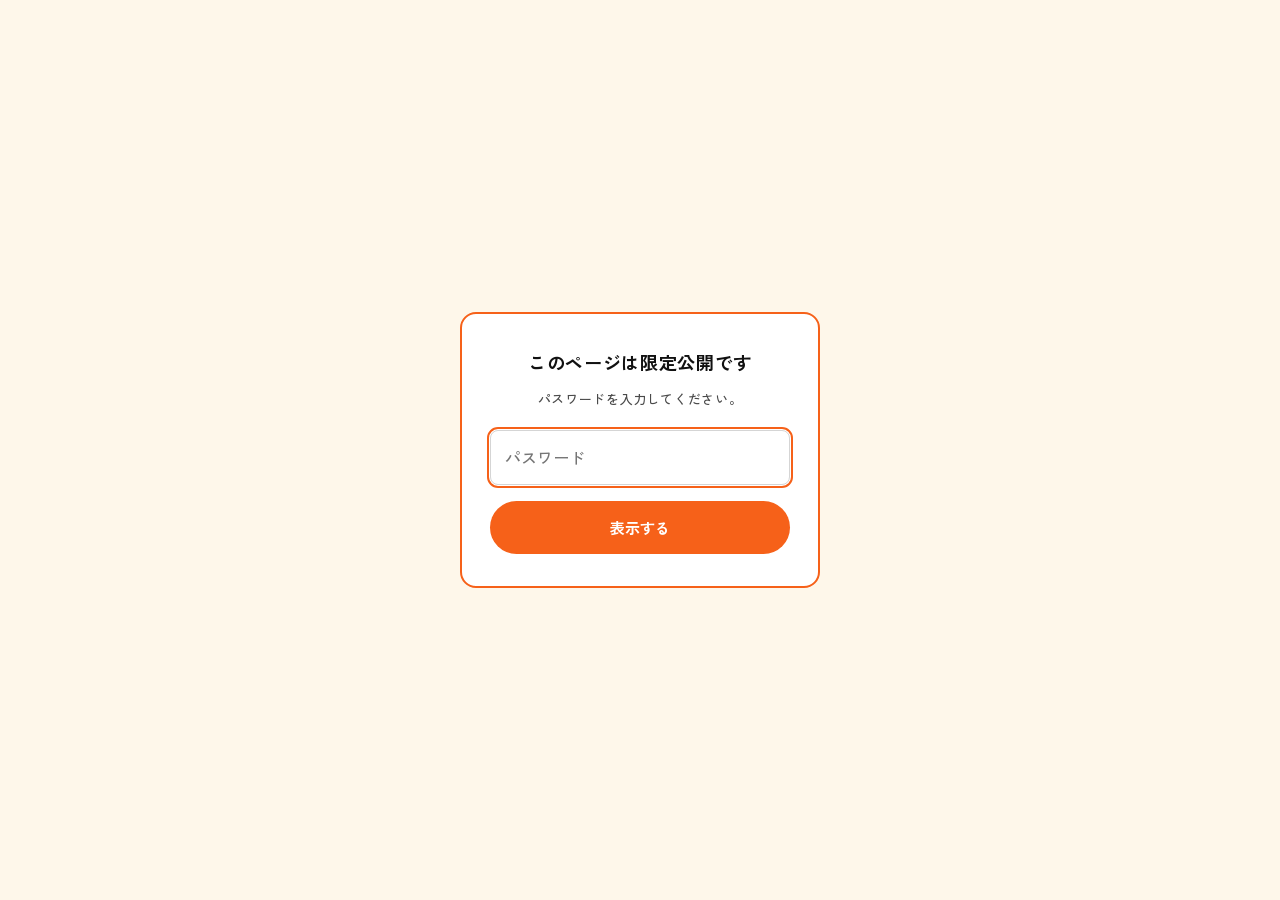
==== contact.html @ 36de24ad "お問い合わせページを追加、各セクションのスタイル調整" ====
<!DOCTYPE html>
<html lang="ja">

<head>
    <meta charset="UTF-8">
    <meta name="viewport" content="width=device-width, initial-scale=1">
    <!-- 限定公開のため検索エンジンには載せない -->
    <meta name="robots" content="noindex, nofollow">
    <title>お問い合わせフォーム（準備中）｜キャリアトレーナーズ</title>

    <link rel="preconnect" href="https://fonts.googleapis.com">
    <link rel="preconnect" href="https://fonts.gstatic.com" crossorigin>
    <link href="https://fonts.googleapis.com/css2?family=Google+Sans+Flex:wght@400..700&family=Zen+Kaku+Gothic+New:wght@400;500;700;900&display=swap" rel="stylesheet">

    <!-- 本体と同じ簡易パスワードゲート -->
    <link rel="stylesheet" href="css/components/gate.css">
    <script src="js/gate.js"></script>

    <link rel="stylesheet" href="css/base/reset.css">
    <link rel="stylesheet" href="css/base/variables.css">
    <link rel="stylesheet" href="css/base/base.css">
    <link rel="stylesheet" href="css/components/button.css">

    <style>
        /* このページ専用。1画面で完結するので外部CSSは作らない */
        .stub {
            display: grid;
            place-items: center;
            min-height: 100svh;
            padding: 40px var(--container-gutter);
            background-color: var(--color-bg);
        }

        .stub__card {
            width: 100%;
            max-width: 520px;
            padding: 40px 32px;
            border: 2px solid var(--color-orange);
            border-radius: 16px;
            background-color: var(--color-white);
            text-align: center;
        }

        .stub__label {
            display: inline-block;
            padding: 4px 14px;
            border-radius: 999px;
            background-color: var(--color-yellow);
            font-size: 12px;
            font-weight: var(--weight-bold);
        }

        .stub__title {
            margin-top: 18px;
            font-size: 22px;
            font-weight: var(--weight-bold);
            letter-spacing: 0.04em;
        }

        .stub__text {
            margin-top: 16px;
            font-size: 13px;
            line-height: 1.9;
        }

        .stub__note {
            margin-top: 20px;
            padding-top: 20px;
            border-top: 1px solid rgba(0, 0, 0, 0.15);
            font-size: 12px;
            line-height: 1.8;
            color: var(--color-text-muted);
            text-align: left;
        }

        .stub__actions {
            margin-top: 28px;
        }
    </style>
</head>

<body>
    <main class="stub">
        <div class="stub__card">
            <p class="stub__label">準備中</p>

            <h1 class="stub__title">お問い合わせフォーム</h1>

            <p class="stub__text">
                現在フォームを準備しています。<br>
                公開までもうしばらくお待ちください。
            </p>

            <p class="stub__note">
                ※ 仮遷移先<br>
                Googleフォームのアドレスが決まったら、
                <code>index.html</code> 内の
                <code>href="contact.html"</code> を
                そのフォームのURLに置き換える（3か所）。
            </p>

            <p class="stub__actions">
                <a class="button button--pill" href="index.html">トップへ戻る</a>
            </p>
        </div>
    </main>
</body>

</html>
---- css/components/gate.css ----
/*
 * 簡易パスワードゲートの見た目
 * js/gate.js とセットで使う。
 */

/* ロック中はページ本体を隠し、背後のスクロールも止める */
html.is-locked body > *:not(#gate) {
  display: none !important;
}

html.is-locked,
html.is-locked body {
  overflow: hidden;
  height: 100%;
}

#gate {
  position: fixed;
  inset: 0;
  z-index: 9999;
  display: flex;
  align-items: center;
  justify-content: center;
  padding: 24px;
  background: var(--color-bg, #fef7ea);
}

.gate__box {
  width: 100%;
  max-width: 360px;
  padding: 32px 28px;
  border: 2px solid var(--color-orange, #f66119);
  border-radius: 16px;
  background: var(--color-white, #fff);
  text-align: center;
  font-family: var(--font-base, sans-serif);
}

.gate__title {
  margin-bottom: 8px;
  font-size: 18px;
  font-weight: 700;
  color: var(--color-text, #111);
}

.gate__lead {
  margin-bottom: 20px;
  font-size: 13px;
  color: var(--color-text-muted, #4a4a4a);
}

.gate__input {
  width: 100%;
  padding: 12px 14px;
  border: 1px solid #d5d5d5;
  border-radius: 8px;
  font-size: 16px; /* iOS で自動ズームさせないため 16px 以上 */
  font-family: inherit;
}

.gate__input:focus {
  outline: 2px solid var(--color-orange, #f66119);
  outline-offset: 1px;
}

.gate__error {
  margin-top: 10px;
  font-size: 13px;
  color: #d02b2b;
}

.gate__button {
  width: 100%;
  margin-top: 16px;
  padding: 13px;
  border: none;
  border-radius: 999px;
  background: var(--color-orange, #f66119);
  color: #fff;
  font-size: 15px;
  font-weight: 700;
  font-family: inherit;
  cursor: pointer;
}

.gate__button:hover {
  opacity: 0.85;
}
---- css/base/variables.css ----
@charset "UTF-8";

/* ==========================================================================
   デザイントークン
   Figmaデザイン（LP_pc_2）から取得した値をここに集約する。
   色やサイズを変えたいときは、原則このファイルだけを編集すれば済むようにしている。
   ========================================================================== */

:root {
    /* --- 色: ベース ------------------------------------------------------ */
    --color-bg: #fef7ea;           /* ページ全体のクリーム地 */
    --color-text: #111111;
    --color-text-muted: #4a4a4a;
    --color-white: #ffffff;
    --color-card: #fefbf9;         /* カードの地色（わずかに暖色） */

    /* --- 色: イエロー系 -------------------------------------------------- */
    --color-yellow: #fed86e;        /* 実技試験対策 / プラン / FAQ の背景帯 */
    --color-yellow-deep: #fcce61;   /* ヒーローの斜めの縁に重なる濃い方 */
    --color-yellow-cta: #fed65c;    /* クロージングCTAの背景帯 */
    --color-yellow-footer: #fef2bb; /* フッター */
    --color-yellow-marker: #f3cf60; /* 見出しの黄色マーカー */

    /* --- 色: オレンジ系（アクセント） ------------------------------------ */
    --color-orange: #f66119;        /* ボタン・カードの枠線 */
    --color-orange-deep: #ff5300;   /* ヒーローのバッジ文字・ご利用の流れの枠線 */
    --color-orange-soft: #f59267;   /* 「おすすめ」バッジ・流れ図の楕円 */
    --color-peach: #ffd6bd;         /* Figma変数「ベースカラー新」 */
    --color-peach-light: #fdf0e4;   /* ヒーローのバッジ地色 */

    /* --- 色: グリーン系（あしらい） -------------------------------------- */
    --color-teal: #2a9d8f;          /* Figma変数「あしらい」 */
    --color-teal-light: #44c3ac;    /* 「お悩み解決」の帯 */
    --color-teal-pale: #b7e4dc;     /* 「両団体共通」タグ */

    /* --- 影 -------------------------------------------------------------- */
    --shadow-button: 4px 4px 0 rgba(0, 0, 0, 0.5);
    --shadow-button-accent: 4px 4px 0 rgba(255, 225, 0, 0.8);
    --shadow-card: 0 2px 12px rgba(0, 0, 0, 0.06);

    /* --- 書体 ------------------------------------------------------------ */
    /* カンプ指定の Google Sans Flex を先頭に置く。この書体は和文を持たないので、
       数字・欧文だけが Google Sans Flex になり、和文は自動で次の書体に落ちる。
       これで HTML 側に印を付けなくても、すべての数字が同じ書体で揃う */
    --font-base: "Google Sans Flex", "Zen Kaku Gothic New", "Hiragino Kaku Gothic ProN",
        "Yu Gothic", "Meiryo", sans-serif;
    --font-number: "Google Sans Flex", var(--font-base);

    --weight-regular: 400;
    --weight-medium: 500;
    --weight-bold: 700;
    --weight-black: 900;

    /* --- レイアウト ------------------------------------------------------ */
    --container-width: 1160px;   /* PCデザインのコンテンツ幅（1440 - 左右140） */
    --container-gutter: 24px;    /* SPでの左右余白 */
    --header-height: 105px;      /* ヘッダー本体。細くしたいときはここを変える */
    --header-gap: 20px;          /* ヘッダーとヒーローの間のクリーム余白 */
    --section-radius: 30px;      /* 背景帯の角丸 */
    --notch-size: 160px;         /* セクション境界の▼の幅（半分）。カンプ実測 320×83 */

    /* --- 動き ------------------------------------------------------------ */
    --transition: 0.25s ease;
}

/* SPではヘッダーを圧縮し、余白も詰める */
@media (max-width: 767px) {
    :root {
        --header-height: 64px;
        --header-gap: 0px;
        --section-radius: 20px;
        --notch-size: 40px;
    }
}
---- css/base/base.css ----
@charset "UTF-8";

/* ==========================================================================
   ベース
   要素そのものに対する既定スタイル。クラスを付けなくても効く範囲だけを置く。
   ========================================================================== */

body {
    background-color: var(--color-bg);
    color: var(--color-text);
    font-family: var(--font-base);
    font-size: 16px;
    font-weight: var(--weight-medium);
    line-height: 1.8;
    letter-spacing: 0.04em;
    -webkit-font-smoothing: antialiased;
    text-rendering: optimizeLegibility;
    overflow-x: hidden;
}

/* デザイン上、数字は和文より字幅の締まった書体を使う */
.num {
    font-family: var(--font-number);
    font-weight: var(--weight-bold);
    letter-spacing: 0.02em;
}

/* キーボード操作時のフォーカスははっきり見せる */
:focus-visible {
    outline: 3px solid var(--color-orange);
    outline-offset: 3px;
}

/* スマホ版だけ表示（改行用の<br>などに使う） */
.u-sp-only {
    display: none;
}

@media (max-width: 767px) {
    .u-sp-only {
        display: inline;
    }
}

/* 読み上げには残すが画面には出さない要素（複雑な図版の代替テキストなど） */
.visually-hidden {
    position: absolute;
    width: 1px;
    height: 1px;
    margin: -1px;
    padding: 0;
    overflow: hidden;
    clip-path: inset(50%);
    white-space: nowrap;
    border: 0;
}
---- css/components/button.css ----
@charset "UTF-8";

/* ==========================================================================
   ボタン
   LP内には形の違う4種類が出てくるので、.button を土台にモディファイアで分ける。
   ========================================================================== */

.button {
    display: inline-flex;
    align-items: center;
    justify-content: center;
    gap: 10px;
    font-weight: var(--weight-bold);
    /* 行の高さで箱が膨らまないようにする */
    line-height: 1;
    letter-spacing: 0.08em;
    text-align: center;
    transition: transform var(--transition), opacity var(--transition),
        background-color var(--transition);
}

.button:hover {
    opacity: 0.88;
    transform: translateY(-2px);
}

.button:active {
    transform: translateY(0);
}

.button__icon {
    flex-shrink: 0;
    width: 1.25em;
    height: 1.25em;
    fill: none;
    stroke: currentColor;
    stroke-width: 1.6;
    stroke-linecap: round;
    stroke-linejoin: round;
}

/* --- ヘッダー・フッターの丸いオレンジボタン ---------------------------- */
.button--pill {
    min-width: 219px;
    padding: 9px 26px;
    border-radius: 999px;
    background-color: var(--color-orange);
    color: var(--color-white);
    font-size: 15px;
}

/* --- 同じ形の白抜き版（フッターの「お問い合わせ」） -------------------- */
.button--pill-outline {
    min-width: 160px;
    padding: 10px 22px;
    border: 1px solid var(--color-orange);
    border-radius: 999px;
    background-color: var(--color-white);
    color: var(--color-text);
    font-size: 15px;
    font-weight: var(--weight-medium);
}

/* --- プランカード内の角丸長方形ボタン ---------------------------------- */
.button--block {
    width: 100%;
    max-width: 260px;
    padding: 10px 16px;
    border-radius: 3px;
    background-color: var(--color-white);
    border: 1px solid var(--color-text);
    box-shadow: var(--shadow-button);
    color: var(--color-text);
    font-size: 18px;
}

/* 「おすすめ」プラン側は塗りのオレンジ＋黄色い影 */
.button--block-accent {
    border-color: var(--color-orange);
    background-color: var(--color-orange);
    box-shadow: var(--shadow-button-accent);
    color: var(--color-white);
}

/* --- クロージングCTAの大きいボタン（カンプ実測） ------------------------- */
.button--hero {
    gap: 30px;
    min-width: 490px;
    padding: 30px 40px;
    border-radius: 30px;
    background-color: #fd793a;
    /* 下辺の濃いオレンジに加えて、カンプ同様の柔らかい影を重ねる（値は em なのでSPでも比例） */
    box-shadow: 0 5px 2px #ac3800, 0.07em 0.09em 0.05em rgba(0, 0, 0, 0.28);
    color: var(--color-white);
    font-size: 40px;
    letter-spacing: 0.04em;
}

.button--hero .button__icon {
    width: 58px;
    height: 58px;
    stroke-width: 1.4;
}

/* タブレット幅（iPad等）。PC用の固定値のままだと大きすぎるため、
   cta.css側のタイトル縮小と同じ1100pxで button--hero も縮小する */
@media (max-width: 1100px) {
    .button--hero {
        gap: 18px;
        min-width: 300px;
        padding: 18px 26px;
        border-radius: 20px;
        box-shadow: 0 3px 1px #ac3800, 0.07em 0.09em 0.05em rgba(0, 0, 0, 0.28);
        font-size: 24px;
    }

    .button--hero .button__icon {
        width: 36px;
        height: 36px;
    }
}

@media (max-width: 767px) {
    .button--pill {
        min-width: 0;
        padding: 10px 18px;
        font-size: 13px;
    }

    /* カンプ実測 257×59。PCの約半分 */
    /* 402pxのカンプ実測(257×59)を上限に、狭い端末では画面幅に追従させる */
    .button--hero {
        gap: min(15px, 3.73vw);
        min-width: 0;
        padding: min(15px, 3.73vw) min(20px, 4.98vw);
        border-radius: min(15px, 3.73vw);
        box-shadow: 0 3px 1px #ac3800, 0.07em 0.09em 0.05em rgba(0, 0, 0, 0.28);
        font-size: min(20px, 4.98vw);
    }

    .button--hero .button__icon {
        width: min(29px, 7.21vw);
        height: min(29px, 7.21vw);
    }

    .button--block {
        font-size: 15px;
    }
}
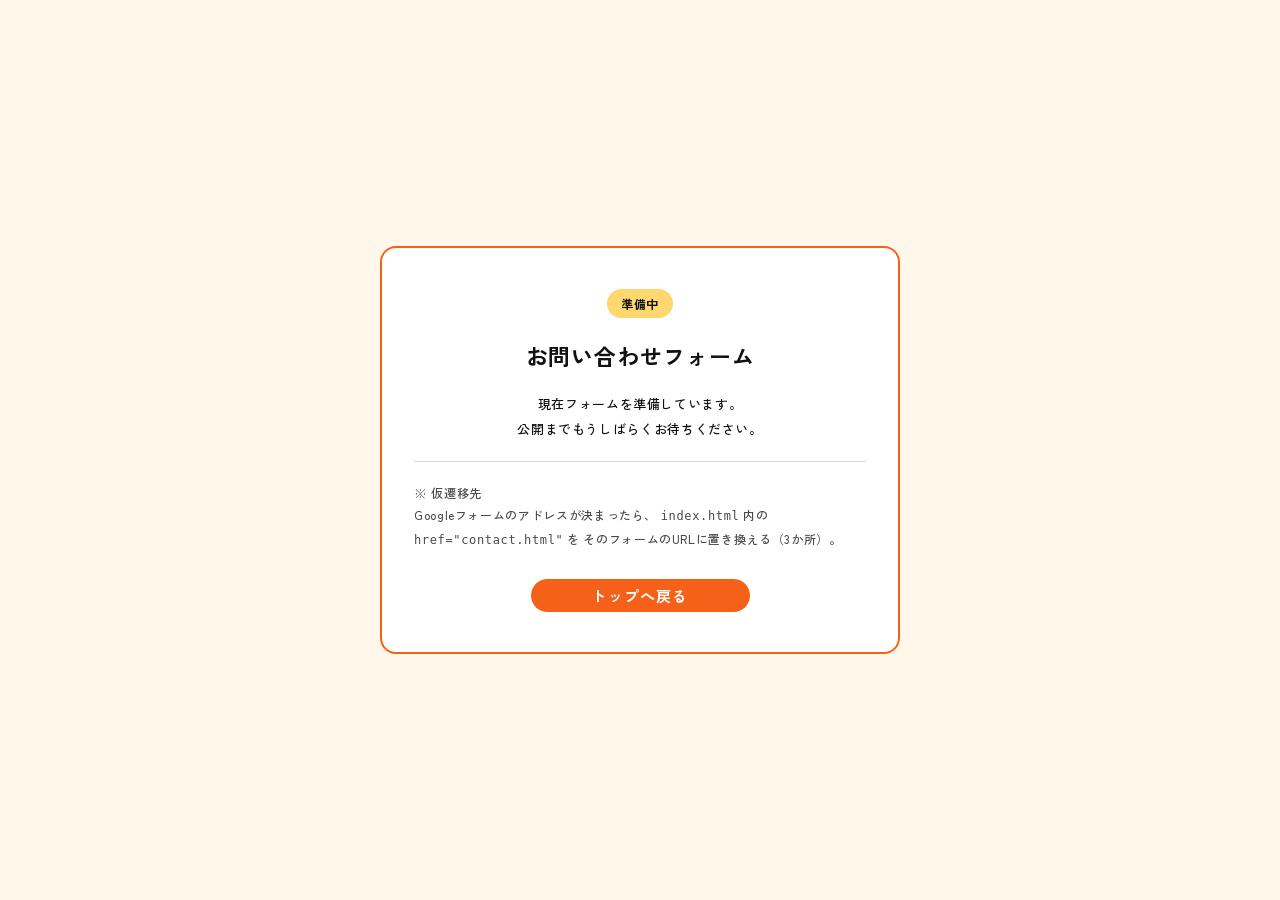
==== commit 48e57590: "簡易パスワードゲートを無効化" ====
--- a/contact.html
+++ b/contact.html
@@ -12,9 +12,7 @@
     <link rel="preconnect" href="https://fonts.gstatic.com" crossorigin>
     <link href="https://fonts.googleapis.com/css2?family=Google+Sans+Flex:wght@400..700&family=Zen+Kaku+Gothic+New:wght@400;500;700;900&display=swap" rel="stylesheet">
 
-    <!-- 本体と同じ簡易パスワードゲート -->
-    <link rel="stylesheet" href="css/components/gate.css">
-    <script src="js/gate.js"></script>
+    <!-- 簡易パスワードゲートは無効化中。js/gate.js と css/components/gate.css を読み込めば復活する -->
 
     <link rel="stylesheet" href="css/base/reset.css">
     <link rel="stylesheet" href="css/base/variables.css">
